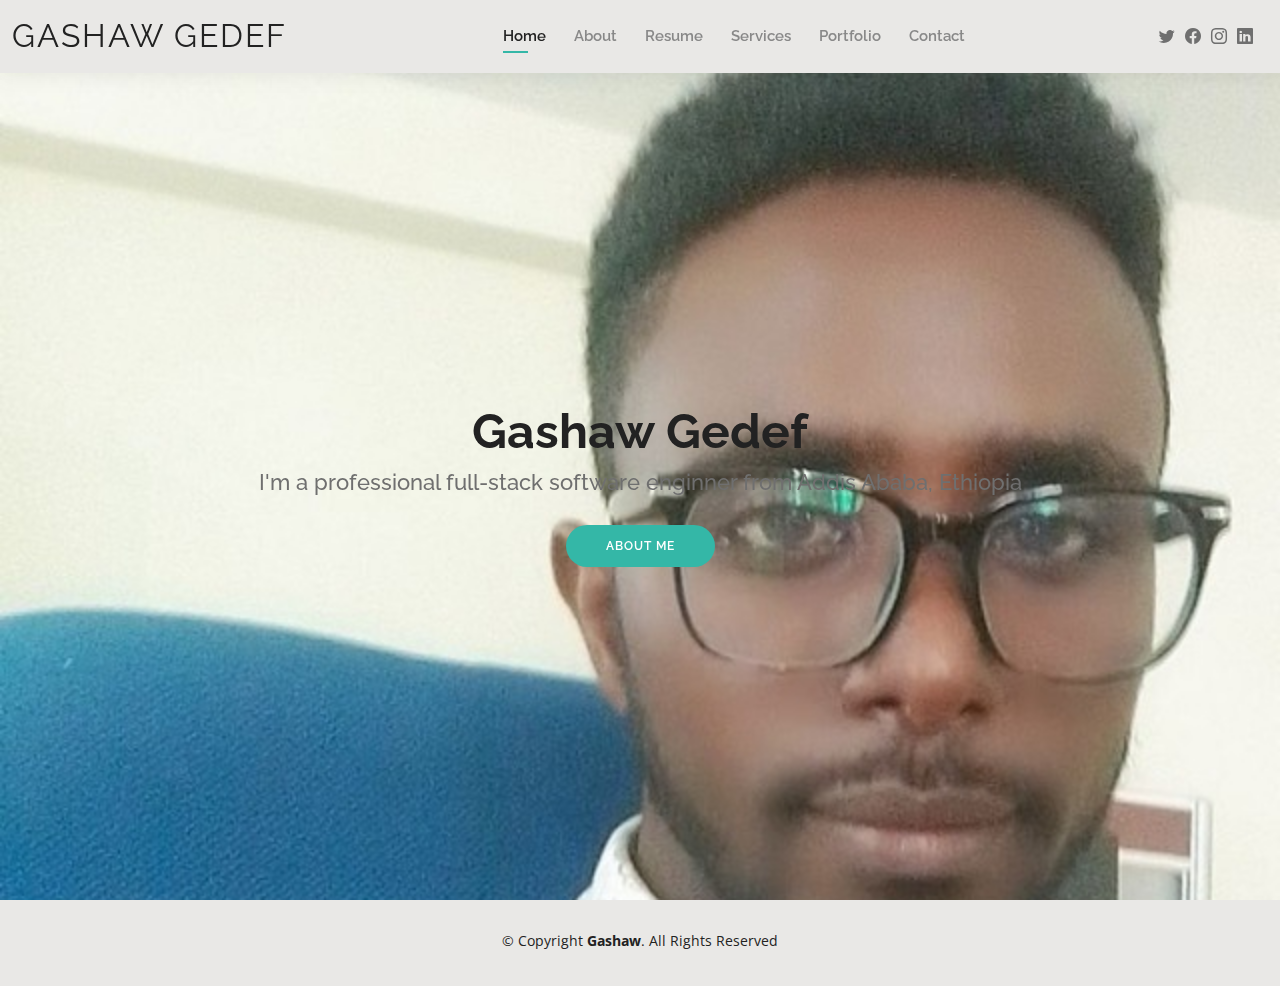
==== index.html @ 57921499 "final portfolio" ====
<!DOCTYPE html>
<html lang="en">

<head>
  <meta charset="utf-8">
  <meta content="width=device-width, initial-scale=1.0" name="viewport">

  <title>Gashaw</title>
  <meta content="" name="description">
  <meta content="" name="keywords">

  <!-- Favicons -->
  <link href="assets/img/favicon.png" rel="icon">
  <link href="assets/img/apple-touch-icon.png" rel="apple-touch-icon">

  <!-- Google Fonts -->
  <link href="https://fonts.googleapis.com/css?family=Open+Sans:300,300i,400,400i,600,600i,700,700i|Raleway:300,300i,400,400i,500,500i,600,600i,700,700i|Poppins:300,300i,400,400i,500,500i,600,600i,700,700i" rel="stylesheet">

  <!-- Vendor CSS Files -->
  <link href="assets/vendor/aos/aos.css" rel="stylesheet">
  <link href="assets/vendor/bootstrap/css/bootstrap.min.css" rel="stylesheet">
  <link href="assets/vendor/bootstrap-icons/bootstrap-icons.css" rel="stylesheet">
  <link href="assets/vendor/boxicons/css/boxicons.min.css" rel="stylesheet">
  <link href="assets/vendor/glightbox/css/glightbox.min.css" rel="stylesheet">
  <link href="assets/vendor/swiper/swiper-bundle.min.css" rel="stylesheet">

  <!-- Template Main CSS File -->
  <link href="assets/css/style.css" rel="stylesheet">

  <!-- =======================================================
  * Template Name: Kelly
  * Updated: Sep 18 2023 with Bootstrap v5.3.2
  * Template URL: https://bootstrapmade.com/kelly-free-bootstrap-cv-resume-html-template/
  * Author: BootstrapMade.com
  * License: https://bootstrapmade.com/license/
  ======================================================== -->
</head>

<body>

  <!-- ======= Header ======= -->
  <header id="header" class="fixed-top">
    <div class="container-fluid d-flex justify-content-between align-items-center">

      <h1 class="logo me-auto me-lg-0"><a href="index.html">Gashaw Gedef</a></h1>
      <!-- Uncomment below if you prefer to use an image logo -->
      <!-- <a href="index.html" class="logo"><img src="assets/img/logo.png" alt="" class="img-fluid"></a>-->

      <nav id="navbar" class="navbar order-last order-lg-0">
        <ul>
          <li><a class="active" href="index.html">Home</a></li>
          <li><a href="about.html">About</a></li>
          <li><a href="resume.html">Resume</a></li>
          <li><a href="services.html">Services</a></li>
          <li><a href="portfolio.html">Portfolio</a></li>
          <li><a href="contact.html">Contact</a></li>
        </ul>
        <i class="bi bi-list mobile-nav-toggle"></i>
      </nav><!-- .navbar -->

      <div class="header-social-links">
        <a href="#" class="twitter"><i class="bi bi-twitter"></i></a>
        <a href="#" class="facebook"><i class="bi bi-facebook"></i></a>
        <a href="#" class="instagram"><i class="bi bi-instagram"></i></a>
        <a href="#" class="linkedin"><i class="bi bi-linkedin"></i></i></a>
      </div>

    </div>

  </header><!-- End Header -->

  <!-- ======= Hero Section ======= -->
  <section id="hero" class="d-flex align-items-center">
    <div class="container d-flex flex-column align-items-center" data-aos="zoom-in" data-aos-delay="100">
      <h1>Gashaw Gedef</h1>
      <h2>I'm a professional full-stack software enginner from Addis Ababa, Ethiopia</h2>
      <a href="about.html" class="btn-about">About Me</a>
    </div>
  </section><!-- End Hero -->

  <!-- ======= Footer ======= -->
  <footer id="footer">
    <div class="container">
      <div class="copyright">
        &copy; Copyright <strong><span>Gashaw</span></strong>. All Rights Reserved
      </div>
      <div class="credits">
        <!-- All the links in the footer should remain intact. -->
        <!-- You can delete the links only if you purchased the pro version. -->
        <!-- Licensing information: https://bootstrapmade.com/license/ -->
        <!-- Purchase the pro version with working PHP/AJAX contact form: https://bootstrapmade.com/kelly-free-bootstrap-cv-resume-html-template/ -->
       
      </div>
    </div>
  </footer><!-- End  Footer -->

  <div id="preloader"></div>
  <a href="#" class="back-to-top d-flex align-items-center justify-content-center"><i class="bi bi-arrow-up-short"></i></a>

  <!-- Vendor JS Files -->
  <script src="assets/vendor/purecounter/purecounter_vanilla.js"></script>
  <script src="assets/vendor/aos/aos.js"></script>
  <script src="assets/vendor/bootstrap/js/bootstrap.bundle.min.js"></script>
  <script src="assets/vendor/glightbox/js/glightbox.min.js"></script>
  <script src="assets/vendor/isotope-layout/isotope.pkgd.min.js"></script>
  <script src="assets/vendor/swiper/swiper-bundle.min.js"></script>
  <script src="assets/vendor/waypoints/noframework.waypoints.js"></script>
  <script src="assets/vendor/php-email-form/validate.js"></script>

  <!-- Template Main JS File -->
  <script src="assets/js/main.js"></script>

</body>

</html>
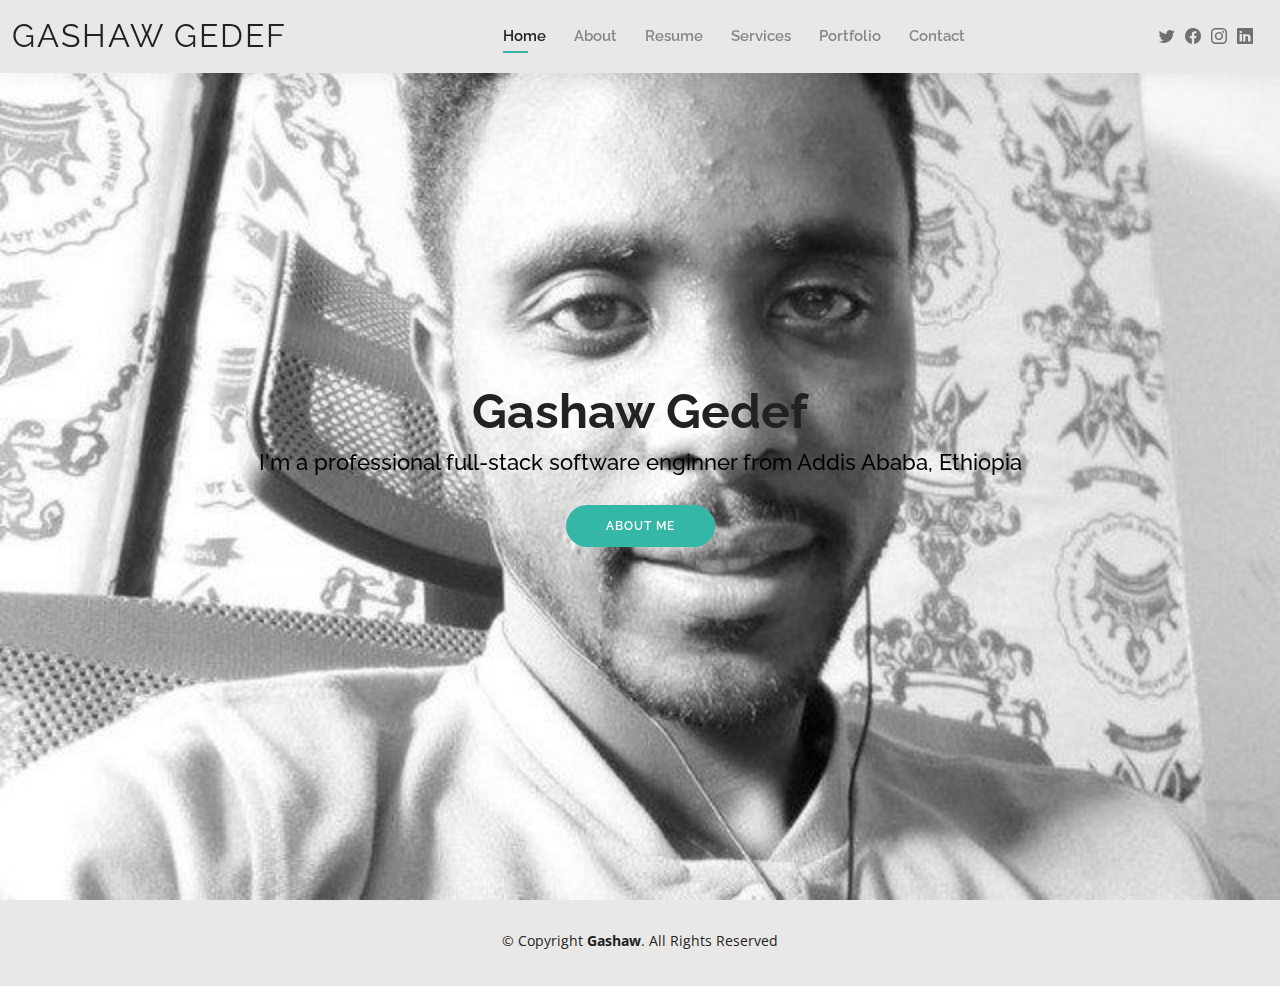
==== commit 43af0557: "gashity portfolio" ====
--- a/index.html
+++ b/index.html
@@ -73,7 +73,7 @@
   <section id="hero" class="d-flex align-items-center">
     <div class="container d-flex flex-column align-items-center" data-aos="zoom-in" data-aos-delay="100">
       <h1>Gashaw Gedef</h1>
-      <h2>I'm a professional full-stack software enginner from Addis Ababa, Ethiopia</h2>
+      <h2 style="color: black;">I'm a professional full-stack software enginner from Addis Ababa, Ethiopia</h2>
       <a href="about.html" class="btn-about">About Me</a>
     </div>
   </section><!-- End Hero -->
--- a/assets/css/style.css
+++ b/assets/css/style.css
@@ -421,9 +421,11 @@
 #hero {
   width: 100%;
   height: 100vh;
- background: url("../img/gashaw1.jpg");
+  background: url("../img/gashaw2.jpg");
+  background-size: cover;
   background-repeat: no-repeat;
-  background-size: cover;
+  background-position: center;
+  padding-top: 20px;
 }
 
 #hero .container {
